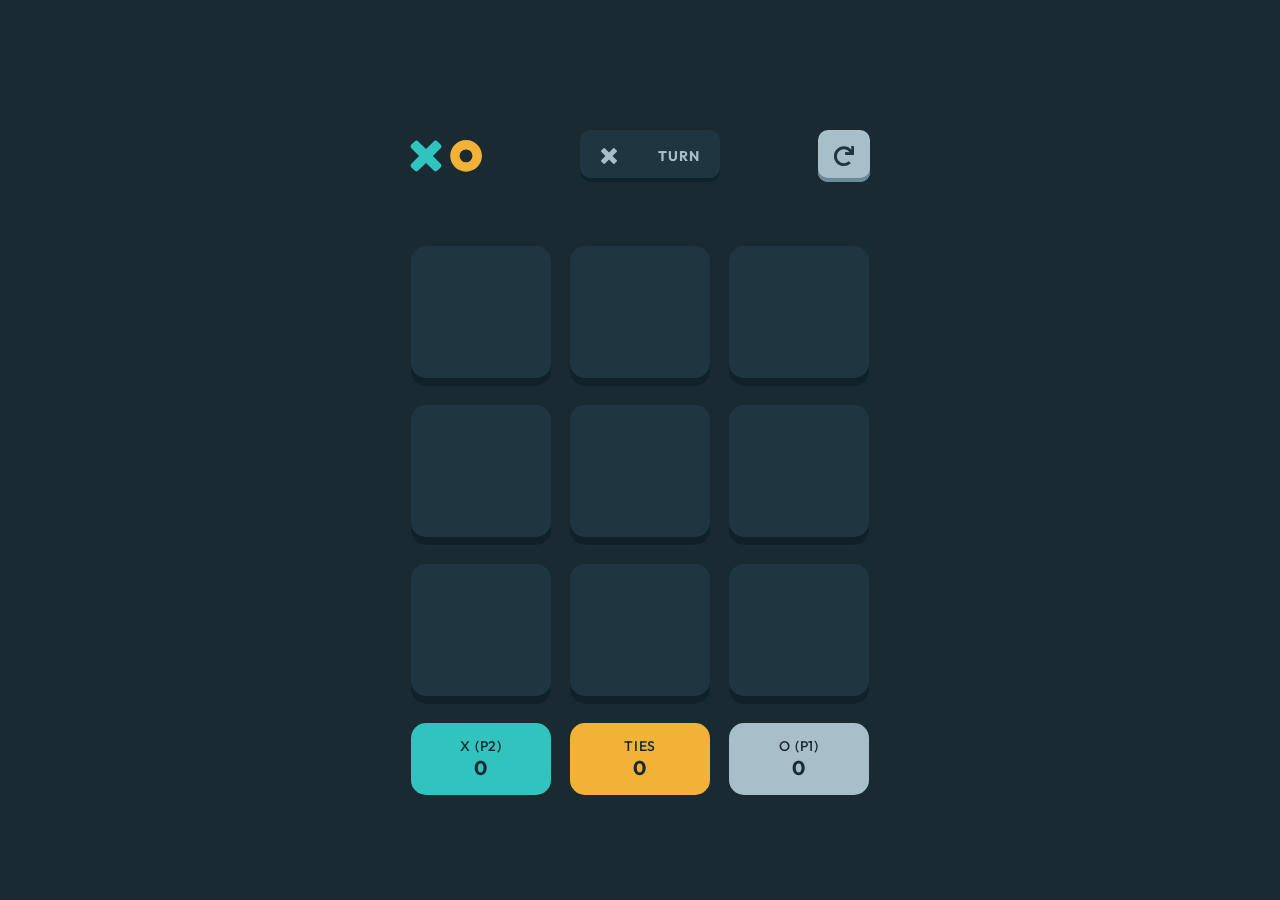
==== index.html @ d29e6817 "changed Html file name" ====
<!DOCTYPE html>
<html lang="en">
    <head>
        <meta charset="UTF-8">
        <meta name="viewport" content="width=device-width, initial-scale=1.0"> 
        <link rel="icon" type="image/x-icon" href="/assets/favicon-32x32.png">
        <title> Tic-tac-toe Multiplayer </title>
        <link rel="stylesheet" href="multiplayer.css" />
    </head>
    <body>
        <div class="main-container">
            <div class="newGame">
                <img alt="logo-image" src="./assets/logo.svg"/>
                <div class = "pick-player">
                    <h1>PICK PLAYER 1’S MARK</h1>
                    <div class="icon-x-and-o">
                        <div class="x-div">
                        <img alt="X-image" src="./assets/Combined Shape Copy 2.png"/>
                        </div>
                        <div class="O-div">
                            <img alt="O-image" src="./assets/Oval Copy.png"/>
                        </div>
                    </div>
                    <h2>REMEMBER : X GOES FIRST</h2>
                </div>
                <button type="button" id="cpuButton" class="buttons">NEW GAME (VS CPU)</button>
                <button type="button" id="playerButton" class="buttons">NEW GAME  (VS PLAYER)</button>
            </div>
            <div class="multiplayer-game">
            <div class="header">
                <img alt="logo-image" src="./assets/logo.svg"/>
                <div class="turn-div">
                    <img id="xImage" alt="X-image" src="./assets/Combined Shape Copy 2.png"/>
                    <img id="oImage" alt="O-image" src="./assets/Oval Copy.png"/>
                    <span class="turn-text">TURN</span>
                </div>
                <div id="restartButton" class="restart"><img alt="O-image" src="./assets/icon-restart.svg"/></div>
            </div>
            <div class="game-zone">
                <div class="click-zone"></div>
                <div class="click-zone"></div>
                <div class="click-zone"></div>
                <div class="click-zone"></div>
                <div class="click-zone"></div>
                <div class="click-zone"></div>
                <div class="click-zone"></div>
                <div class="click-zone"></div>
                <div class="click-zone"></div>
                <div  class="score-sheet xPlayer"> <span  class="score-of-player">X (P2)</span><span id="xPlayer" class="score">0</span></div>
                <div  class="score-sheet tie"><span  class="score-of-player">TIES</span><span id="tie" class="score">0</span></div>
                <div  class="score-sheet oPlayer"><span  class="score-of-player">O (P1)</span><span id="oPlayer" class="score">0</span></div>
            </div>
        </div>
        </div>
        <div class="won-result">
            <span class="which-player-won">PLAYER 1 WINS!</span>
            <div class="won-middle-div">
                <img class="players-logo" alt="X-image" src="./assets/icon-x.svg"/>
                <h1>TAKES THE ROUND</h1>
            </div>
            <div>
                <button class="quit-button" type="button">QUIT</button>
                <button class="next-round-button" type="button">NEXT ROUND</button>
            </div>
        </div>
        <div class="round-tied">
            <h1>ROUND TIED</h1>
            <button class="quit-button" type="button">QUIT</button>
            <button class="next-round-button" type="button">NEXT ROUND</button>
        </div>
        <div id="restart-order" class="restart-game">
            <h1>RESTART GAME?</h1>
            <button id="cancelButton" class="cancel-button" type="button">NO, CANCEL</button>
            <button id="restartButtonClick" class="restart-button" type="button">YES, RESTART</button>
        </div>
        <script src="script.js"></script>
    </body>
</html>
---- multiplayer.css ----
@import url('https://fonts.googleapis.com/css2?family=Outfit:wght@700&display=swap');
*{
    box-sizing: border-box;
    margin: 0px;
    padding: 0px;
}

body{
    background-color: #1A2A33;
    font-family: 'Outfit';
    height: 100vh;
    display: flex;
    justify-content: center;
}

.main-container{
    display: flex;
    flex-direction: column;
    margin: 24px 24px 0;
    text-align: center;
}
.newGame{
    display:none;
    margin: auto;
}

.multiplayer-game{
    display:block;
}

.pick-player{
    height: 205px;
    border-radius: 15px;
    background-color: #1F3641;
    display: flex;
    flex-direction: column;
    align-items: center;
    justify-content: center;
    margin: 32px 0;
    box-shadow: inset 0px -8px 0px #10212A;
}

h1{
    font-size: 16px;
    font-weight: 700;
    line-height: 20px;
    letter-spacing: 1px;
    text-align: center;
    color: #A8BFC9;
}

.icon-x-and-o{
    height: 72px;
    width: 279px;
    border-radius: 10px;
    background-color: #1A2A33;
    display: flex;
    align-items: center;
    justify-content: center;
    margin: 24px 0 17px;
}

.x-div{
    width: 131px;
    height: 54px;
    display: flex;
    align-items: center;
    justify-content: center
}

.O-div{
    height: 54px;
    width: 131px;
    border-radius: 10px;
    background-color:#A8BFC9;
    display: flex;
    align-items: center;
    justify-content: center;
}

h2{
    font-size: 14px;
    font-weight: 500;
    line-height: 18px;
    text-align: center;
    color: #A8BFC9;
    mix-blend-mode: normal;
    opacity: 0.5;
}

.buttons{
    font-family: 'Outfit';
    height: 56px;
    width: 327px;
    border-radius: 15px;
    font-family: Outfit;
    font-size: 16px;
    letter-spacing: 1px;
    text-align: center;
    color: #1A2A33;
    padding-bottom: 10px;
}

#cpuButton{
    background-color:#F2B137;
    box-shadow: inset 0px -8px 0px #CC8B13;
    margin-bottom: 16px;
}

#playerButton{
    background-color:#31C3BD;
    box-shadow: inset 0px -8px 0px #118C87;
}

#cpuButton:hover{
    background: #FFC860;
}

#playerButton:hover{
    background: #65E9E4;
}

.x-div:hover{
    background: rgba(168, 191, 201, 0.05);
    background-color: #A8BFC90D;
    border-radius: 10px;
}

.header{
    display: flex;
    justify-content: space-between;
    align-items: center;
    margin-bottom:64px;
}

.turn-div{
    display: flex;
    align-items: center;
    justify-content: space-around;
    height: 40px;
    width: 96px;
    background: #1F3641;
    box-shadow: inset 0px -4px 0px #10212A;
    border-radius: 5px;
}

.turn-text{
    font-size: 14px;
    font-weight: 700;
    line-height: 18px;
    letter-spacing: 0.875px;
    color:#A8BFC9;
}

#xImage{
    width:16px;
    height:16px;
}

#oImage{
    display: none;
    width:16px;
    height:16px;
}

.restart{
    height: 40px;
    width: 40px;
    border-radius: 5px;
    background: #A8BFC9;
    box-shadow: inset 0px -4px 0px #6B8997;
    display: flex;
    align-items: center;
    justify-content: center;
}

.game-zone{
    display: flex;
    flex-wrap: wrap;
    justify-content: center;
    gap: 19px;
    max-width: 440px;
}

.click-zone{
    height: 96px;
    width: 96px;
    border-radius: 10px;
    background: #1F3641;
    box-shadow: inset 0px -8px 0px #10212A;
    display: flex;
    align-items: center;
    justify-content: center;
}

.score-sheet{
    height: 64px;
    width: 96px;
    border-radius: 10px;
    color: #1A2A33;
    display: flex;
    flex-direction: column;
    justify-content: center;
}

.score{
    font-family: Outfit;
    font-size: 20px;
    font-weight: 700;
    line-height: 25px;
    letter-spacing: 1.25px;
    text-align: center;
}

.score-of-player{
    font-family: Outfit;
    font-size: 14px;
    font-weight: 500;
    line-height: 18px;
    letter-spacing: 0.875px;
    text-align: center;
}

.xPlayer{
    background-color: #31C3BD;
}
.oPlayer{
    background-color: #A8BFC9;
}

.tie{
    background-color: #F2B137;
}

.restart:hover{
    background-color: #DBE8ED;
}

.won-result{
    height: 228px;
    background-color: #1F3641;
    display:none;
    position: absolute;
    width: 100%;
    text-align: center;
    padding-top: 40px;
    top: 220px;
}

.players-logo{
    Width:28px;
    Height:28px;
    margin-right: 8px;
}

.won-middle-div{
    display: flex;
    justify-content: center;
    margin-bottom: 24px;
    margin-top:14px;
}

.which-player-won{
    font-size: 14px;
    font-weight: 700;
    letter-spacing: 0.875px;
    color: #A8BFC9;
}

.won-result h1{
    font-size: 24px;
    font-weight: 700;
    line-height: 30px;
    letter-spacing: 1.5px;
    color: #31C3BD;
}

.quit-button{
    font-family: 'Outfit';
    height: 52px;
    width: 76px;
    border-radius: 10px;
    background: #A8BFC9;
    box-shadow: inset 0px -4px 0px #6B8997;
    color:#1A2A33;
    margin-right: 16px;
}

.next-round-button{
    font-family: 'Outfit';
    height: 52px;
    width: 146px;
    border-radius: 10px;
    color:#1A2A33;
    background-color: #F2B137;
    box-shadow: inset 0px -4px 0px #CC8B13;  
}

.round-tied{
    height: 228px;
    background-color: #1F3641;
    display:none;
    position: absolute;
    width: 100%;
    text-align: center;
    padding-top: 61px;
    top:220px;
}

.round-tied h1{
    font-size: 24px;
    font-weight: 700;
    letter-spacing: 1.5px;
    color:#A8BFC9;
    margin-bottom: 24px;
}

.quit-button:hover{
    background: #DBE8ED;
}

.next-round-button:hover{
    background: #FFC860;
}

.restart-game{
    height: 228px;
    background-color: #1F3641;
    display:block;
    position: absolute;
    width: 100%;
    text-align: center;
    padding-top: 61px;
    top:220px;
    display: none;
}

.restart-game h1{
    font-size: 24px;
    letter-spacing: 1.5px;
    font-family: Outfit;
    line-height: 30px;
    color:#A8BFC9;
    margin-bottom:24px;
}

.cancel-button{
    height: 52px;
    width: 139px;
    border-radius: 10px;
    background: #A8BFC9;
    box-shadow: inset 0px -4px 0px #6B8997;
    font-family: Outfit;
    font-size: 16px;
    letter-spacing: 1px;
    color:#1A2A33;
    margin-right: 16px;
}

.restart-button{
    height: 52px;
    width: 151px;
    background: #F2B137;
    box-shadow: inset 0px -4px 0px #CC8B13;
    border-radius: 10px;
    font-family: Outfit;
    font-size: 16px;
    letter-spacing: 1px;
    color:#1A2A33;
}

.cancel-button:hover{
background-color:#DBE8ED;
}

.restart-button:hover{
background-color:#FFC860;
}

@media(min-width:768px){
    .main-container{
        justify-content: center;
    }

    .newGame{
        display: flex;
        flex-direction: column;
        align-items: center;
        display: none;
    }
    .multiplayer-game{
        display: block;
    }

    .buttons{
        width:460px;
        height:67px;
    }

    .pick-player{
        width:460px;
    }

    .icon-x-and-o{
        width:412px;
    }

    .O-div{
        width:198px;
    }

    .x-div{
        width:198px;
    }

    .turn-div{
        height: 52px;
        width: 140px;
        border-radius: 10px;
    }

    .restart{
        height: 52px;
        width: 52px;
        border-radius: 10px;
    }

    .click-zone{
        height: 140px;
        width: 140px;
        border-radius: 15px;
    }

    .score-sheet{
        height: 72px;
        width: 140px;
        border-radius: 15px;
    }

    .game-zone{
        max-width:460px;
    }

    .round-tied{
        top: 40%;
    }

    .round-tied h1{
        font-size: 40px;
        line-height: 50px;
        letter-spacing: 2.5px;     
    }

    .won-result{
        height:266px;
        display: none;
        top: 40%;
    }

    .won-result h1{
        font-size: 40px;
        line-height: 50px;
        letter-spacing: 2.5px;
    }

    .players-logo{
        Width: 64px;
        Height: 64px;
        margin-right: 24px;
    }

    .restart-game{
        height:266px;
        top:40%;
        display: none;
    }

    .restart-game h1{
        font-size: 40px;
        line-height: 50px;
        letter-spacing: 2.5px;
    }
}
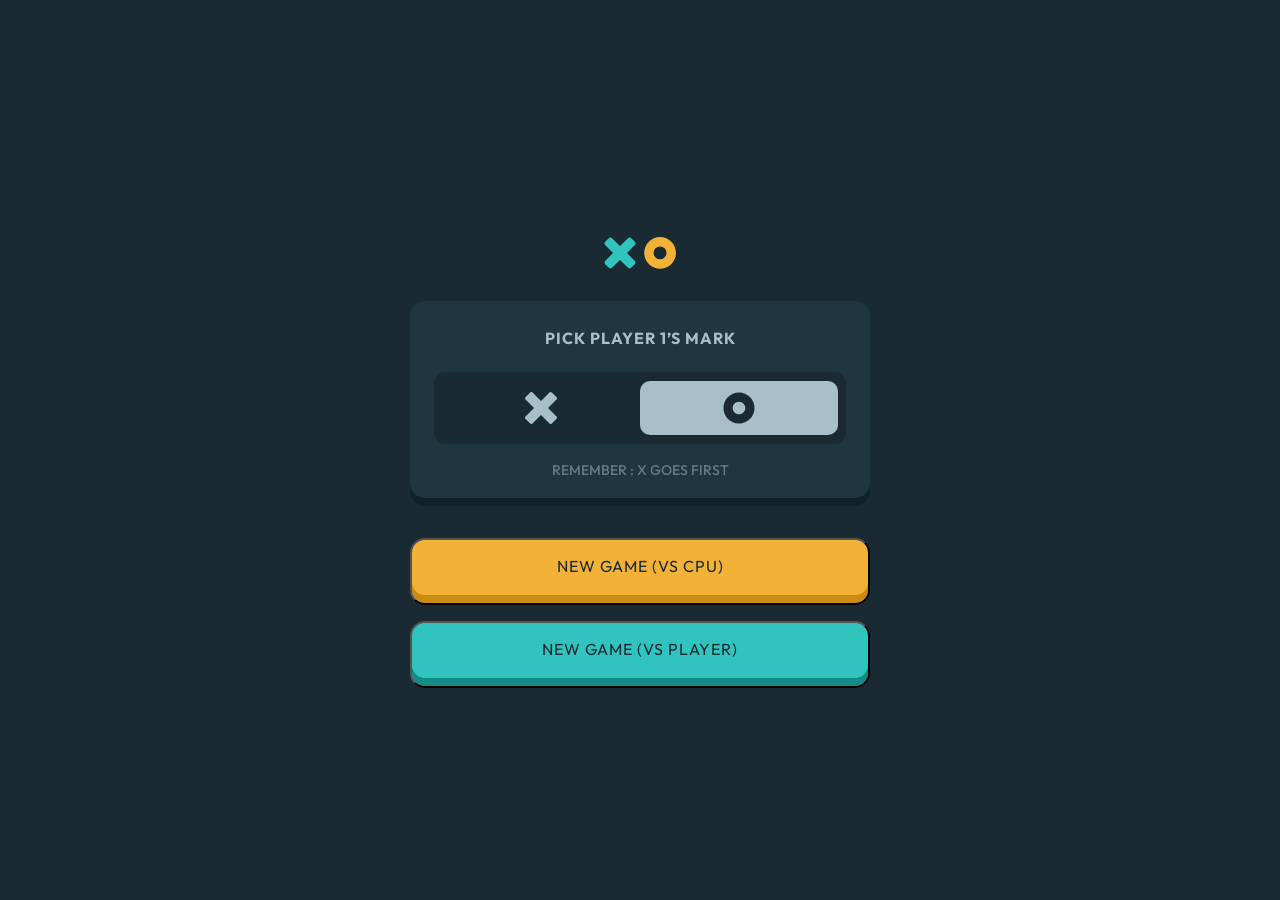
==== commit cf882a9d: "in procces of creating outline imiages.created function for remove of this outline when click will h" ====
--- a/index.html
+++ b/index.html
@@ -9,16 +9,16 @@
     </head>
     <body>
         <div class="main-container">
-            <div class="newGame">
+            <div id="newGameContainer" class="newGame">
                 <img alt="logo-image" src="./assets/logo.svg"/>
                 <div class = "pick-player">
                     <h1>PICK PLAYER 1’S MARK</h1>
                     <div class="icon-x-and-o">
-                        <div class="x-div">
+                        <div id="chooseXPlayer" class="x-div">
                         <img alt="X-image" src="./assets/Combined Shape Copy 2.png"/>
                         </div>
-                        <div class="O-div">
-                            <img alt="O-image" src="./assets/Oval Copy.png"/>
+                        <div id="chooseOPlayer" class="O-div">
+                            <img class="littleO" alt="O-image" src="./assets/little-o.svg"/>
                         </div>
                     </div>
                     <h2>REMEMBER : X GOES FIRST</h2>
@@ -26,7 +26,7 @@
                 <button type="button" id="cpuButton" class="buttons">NEW GAME (VS CPU)</button>
                 <button type="button" id="playerButton" class="buttons">NEW GAME  (VS PLAYER)</button>
             </div>
-            <div class="multiplayer-game">
+            <div id="multiplayerContainer" class="multiplayer-game">
             <div class="header">
                 <img alt="logo-image" src="./assets/logo.svg"/>
                 <div class="turn-div">
@@ -37,33 +37,33 @@
                 <div id="restartButton" class="restart"><img alt="O-image" src="./assets/icon-restart.svg"/></div>
             </div>
             <div class="game-zone">
-                <div class="click-zone"></div>
-                <div class="click-zone"></div>
-                <div class="click-zone"></div>
-                <div class="click-zone"></div>
-                <div class="click-zone"></div>
-                <div class="click-zone"></div>
-                <div class="click-zone"></div>
-                <div class="click-zone"></div>
-                <div class="click-zone"></div>
-                <div  class="score-sheet xPlayer"> <span  class="score-of-player">X (P2)</span><span id="xPlayer" class="score">0</span></div>
+                <div class="click-zone" index="0"></div>
+                <div class="click-zone" index="1"></div>
+                <div class="click-zone" index="2"></div>
+                <div class="click-zone" index="3"></div>
+                <div class="click-zone" index="4"></div>
+                <div class="click-zone" index="5"></div>
+                <div class="click-zone" index="6"></div>
+                <div class="click-zone" index="7"></div>
+                <div class="click-zone" index="8"></div>
+                <div  class="score-sheet xPlayer"> <span id="xPlayer"  class="score-of-player">X (P2)</span><span id="xPlayersNumber" class="score">0</span></div>
                 <div  class="score-sheet tie"><span  class="score-of-player">TIES</span><span id="tie" class="score">0</span></div>
-                <div  class="score-sheet oPlayer"><span  class="score-of-player">O (P1)</span><span id="oPlayer" class="score">0</span></div>
+                <div  class="score-sheet oPlayer"><span id="oPlayer"  class="score-of-player">O (P1)</span><span id="oPlayersNumber" class="score">0</span></div>
             </div>
         </div>
         </div>
-        <div class="won-result">
-            <span class="which-player-won">PLAYER 1 WINS!</span>
+        <div id="won-result" class="won-result">
+            <span id="which-player-won" class="which-player-won">PLAYER 1 WINS!</span>
             <div class="won-middle-div">
-                <img class="players-logo" alt="X-image" src="./assets/icon-x.svg"/>
-                <h1>TAKES THE ROUND</h1>
+                <img id="players-logo" class="players-logo" alt="X-image" src="./assets/icon-x.svg"/>
+                <h1 id ="takesRoundText">TAKES THE ROUND</h1>
             </div>
             <div>
                 <button class="quit-button" type="button">QUIT</button>
                 <button class="next-round-button" type="button">NEXT ROUND</button>
             </div>
         </div>
-        <div class="round-tied">
+        <div id ="tiedRound" class="round-tied">
             <h1>ROUND TIED</h1>
             <button class="quit-button" type="button">QUIT</button>
             <button class="next-round-button" type="button">NEXT ROUND</button>
--- a/multiplayer.css
+++ b/multiplayer.css
@@ -20,12 +20,12 @@
     text-align: center;
 }
 .newGame{
+    display:flex;
+    margin: auto;
+}
+
+.multiplayer-game{
     display:none;
-    margin: auto;
-}
-
-.multiplayer-game{
-    display:block;
 }
 
 .pick-player{
@@ -60,12 +60,18 @@
     margin: 24px 0 17px;
 }
 
+.littleO{
+    height: 32px;
+    width: 32px;
+}
+
 .x-div{
     width: 131px;
     height: 54px;
     display: flex;
     align-items: center;
-    justify-content: center
+    justify-content: center;
+    cursor: pointer;
 }
 
 .O-div{
@@ -76,6 +82,7 @@
     display: flex;
     align-items: center;
     justify-content: center;
+    cursor: pointer;
 }
 
 h2{
@@ -225,11 +232,11 @@
     background-color: #31C3BD;
 }
 .oPlayer{
-    background-color: #A8BFC9;
+    background-color: #F2B137;
 }
 
 .tie{
-    background-color: #F2B137;
+    background-color:  #A8BFC9;
 }
 
 .restart:hover{
@@ -256,6 +263,7 @@
 .won-middle-div{
     display: flex;
     justify-content: center;
+    align-items: center;
     margin-bottom: 24px;
     margin-top:14px;
 }
@@ -284,6 +292,7 @@
     box-shadow: inset 0px -4px 0px #6B8997;
     color:#1A2A33;
     margin-right: 16px;
+    cursor: pointer;
 }
 
 .next-round-button{
@@ -294,6 +303,7 @@
     color:#1A2A33;
     background-color: #F2B137;
     box-shadow: inset 0px -4px 0px #CC8B13;  
+    cursor: pointer;
 }
 
 .round-tied{
@@ -355,6 +365,7 @@
     letter-spacing: 1px;
     color:#1A2A33;
     margin-right: 16px;
+    cursor: pointer;
 }
 
 .restart-button{
@@ -367,6 +378,7 @@
     font-size: 16px;
     letter-spacing: 1px;
     color:#1A2A33;
+    cursor: pointer;
 }
 
 .cancel-button:hover{
@@ -386,15 +398,16 @@
         display: flex;
         flex-direction: column;
         align-items: center;
+        
+    }
+    .multiplayer-game{
         display: none;
-    }
-    .multiplayer-game{
-        display: block;
     }
 
     .buttons{
         width:460px;
         height:67px;
+        cursor: pointer;
     }
 
     .pick-player{
@@ -423,6 +436,7 @@
         height: 52px;
         width: 52px;
         border-radius: 10px;
+        cursor: pointer;
     }
 
     .click-zone{
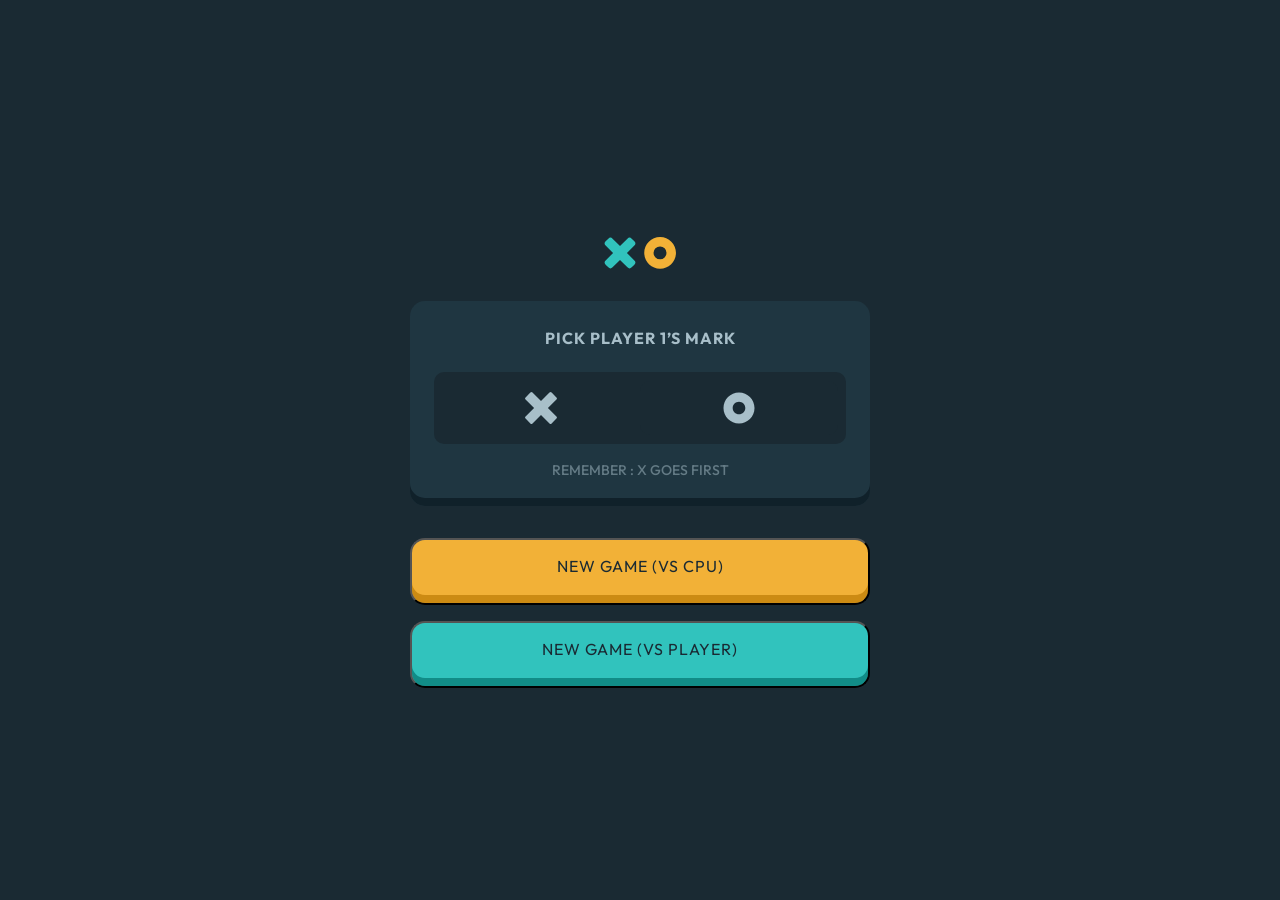
==== commit 9e7635bd: "added timer and transition functions to winners window" ====
--- a/index.html
+++ b/index.html
@@ -15,10 +15,10 @@
                     <h1>PICK PLAYER 1’S MARK</h1>
                     <div class="icon-x-and-o">
                         <div id="chooseXPlayer" class="x-div">
-                        <img alt="X-image" src="./assets/Combined Shape Copy 2.png"/>
+                            <img id="littleX" class="littleX" alt="X-image" src="./assets/xGrey.svg"/>
                         </div>
                         <div id="chooseOPlayer" class="O-div">
-                            <img class="littleO" alt="O-image" src="./assets/little-o.svg"/>
+                            <img id="littleO" class="littleO" alt="O-image" src="./assets/oGrey.svg"/>
                         </div>
                     </div>
                     <h2>REMEMBER : X GOES FIRST</h2>
@@ -30,22 +30,22 @@
             <div class="header">
                 <img alt="logo-image" src="./assets/logo.svg"/>
                 <div class="turn-div">
-                    <img id="xImage" alt="X-image" src="./assets/Combined Shape Copy 2.png"/>
-                    <img id="oImage" alt="O-image" src="./assets/Oval Copy.png"/>
+                    <img id="xImage" alt="X-image" src="./assets/xGrey.svg"/>
+                    <img id="oImage" alt="O-image" src="./assets/oGrey.svg"/>
                     <span class="turn-text">TURN</span>
                 </div>
                 <div id="restartButton" class="restart"><img alt="O-image" src="./assets/icon-restart.svg"/></div>
             </div>
             <div class="game-zone">
-                <div class="click-zone" index="0"></div>
-                <div class="click-zone" index="1"></div>
-                <div class="click-zone" index="2"></div>
-                <div class="click-zone" index="3"></div>
-                <div class="click-zone" index="4"></div>
-                <div class="click-zone" index="5"></div>
-                <div class="click-zone" index="6"></div>
-                <div class="click-zone" index="7"></div>
-                <div class="click-zone" index="8"></div>
+                <div class="click-zone xOutline"  index="0"></div>
+                <div class="click-zone xOutline"  index="1"></div>
+                <div class="click-zone xOutline"  index="2"></div>
+                <div class="click-zone xOutline"  index="3"></div>
+                <div class="click-zone xOutline"  index="4"></div>
+                <div class="click-zone xOutline"  index="5"></div>
+                <div class="click-zone xOutline"  index="6"></div>
+                <div class="click-zone xOutline"  index="7"></div>
+                <div class="click-zone xOutline"  index="8"></div>
                 <div  class="score-sheet xPlayer"> <span id="xPlayer"  class="score-of-player">X (P2)</span><span id="xPlayersNumber" class="score">0</span></div>
                 <div  class="score-sheet tie"><span  class="score-of-player">TIES</span><span id="tie" class="score">0</span></div>
                 <div  class="score-sheet oPlayer"><span id="oPlayer"  class="score-of-player">O (P1)</span><span id="oPlayersNumber" class="score">0</span></div>
--- a/multiplayer.css
+++ b/multiplayer.css
@@ -20,7 +20,6 @@
     text-align: center;
 }
 .newGame{
-    display:flex;
     margin: auto;
 }
 
@@ -60,6 +59,11 @@
     margin: 24px 0 17px;
 }
 
+.littleX{
+    height: 32px;
+    width: 32px;
+}
+
 .littleO{
     height: 32px;
     width: 32px;
@@ -78,7 +82,7 @@
     height: 54px;
     width: 131px;
     border-radius: 10px;
-    background-color:#A8BFC9;
+    background-color:#1A2A33;
     display: flex;
     align-items: center;
     justify-content: center;
@@ -127,6 +131,20 @@
     background: #65E9E4;
 }
 
+.o-div{
+    border-radius:10px;
+}
+
+.x-div{
+    border-radius:10px;
+}
+
+.O-div:hover{
+    background: rgba(168, 191, 201, 0.05);
+    background-color: #A8BFC90D;
+    border-radius: 10px;
+}
+
 .x-div:hover{
     background: rgba(168, 191, 201, 0.05);
     background-color: #A8BFC90D;
@@ -252,6 +270,12 @@
     text-align: center;
     padding-top: 40px;
     top: 220px;
+    opacity: 0;
+}
+
+.transition-Div{
+    opacity: 1;
+    transition: 1.5s;
 }
 
 .players-logo{
@@ -315,6 +339,12 @@
     text-align: center;
     padding-top: 61px;
     top:220px;
+    opacity: 0;
+}
+
+.transition-Div-Tied{
+    opacity: 1;
+    transition: 1.5s;
 }
 
 .round-tied h1{
@@ -389,6 +419,19 @@
 background-color:#FFC860;
 }
 
+.xOutline:hover{
+    background-image: url('./assets/icon-x-outline.svg');
+    background-repeat: no-repeat;
+    background-position: center;
+}
+
+.oOutline:hover{
+    background-image: url('./assets/icon-o-outline.svg');
+    background-repeat: no-repeat;
+    background-position: center;
+}
+
+
 @media(min-width:768px){
     .main-container{
         justify-content: center;
